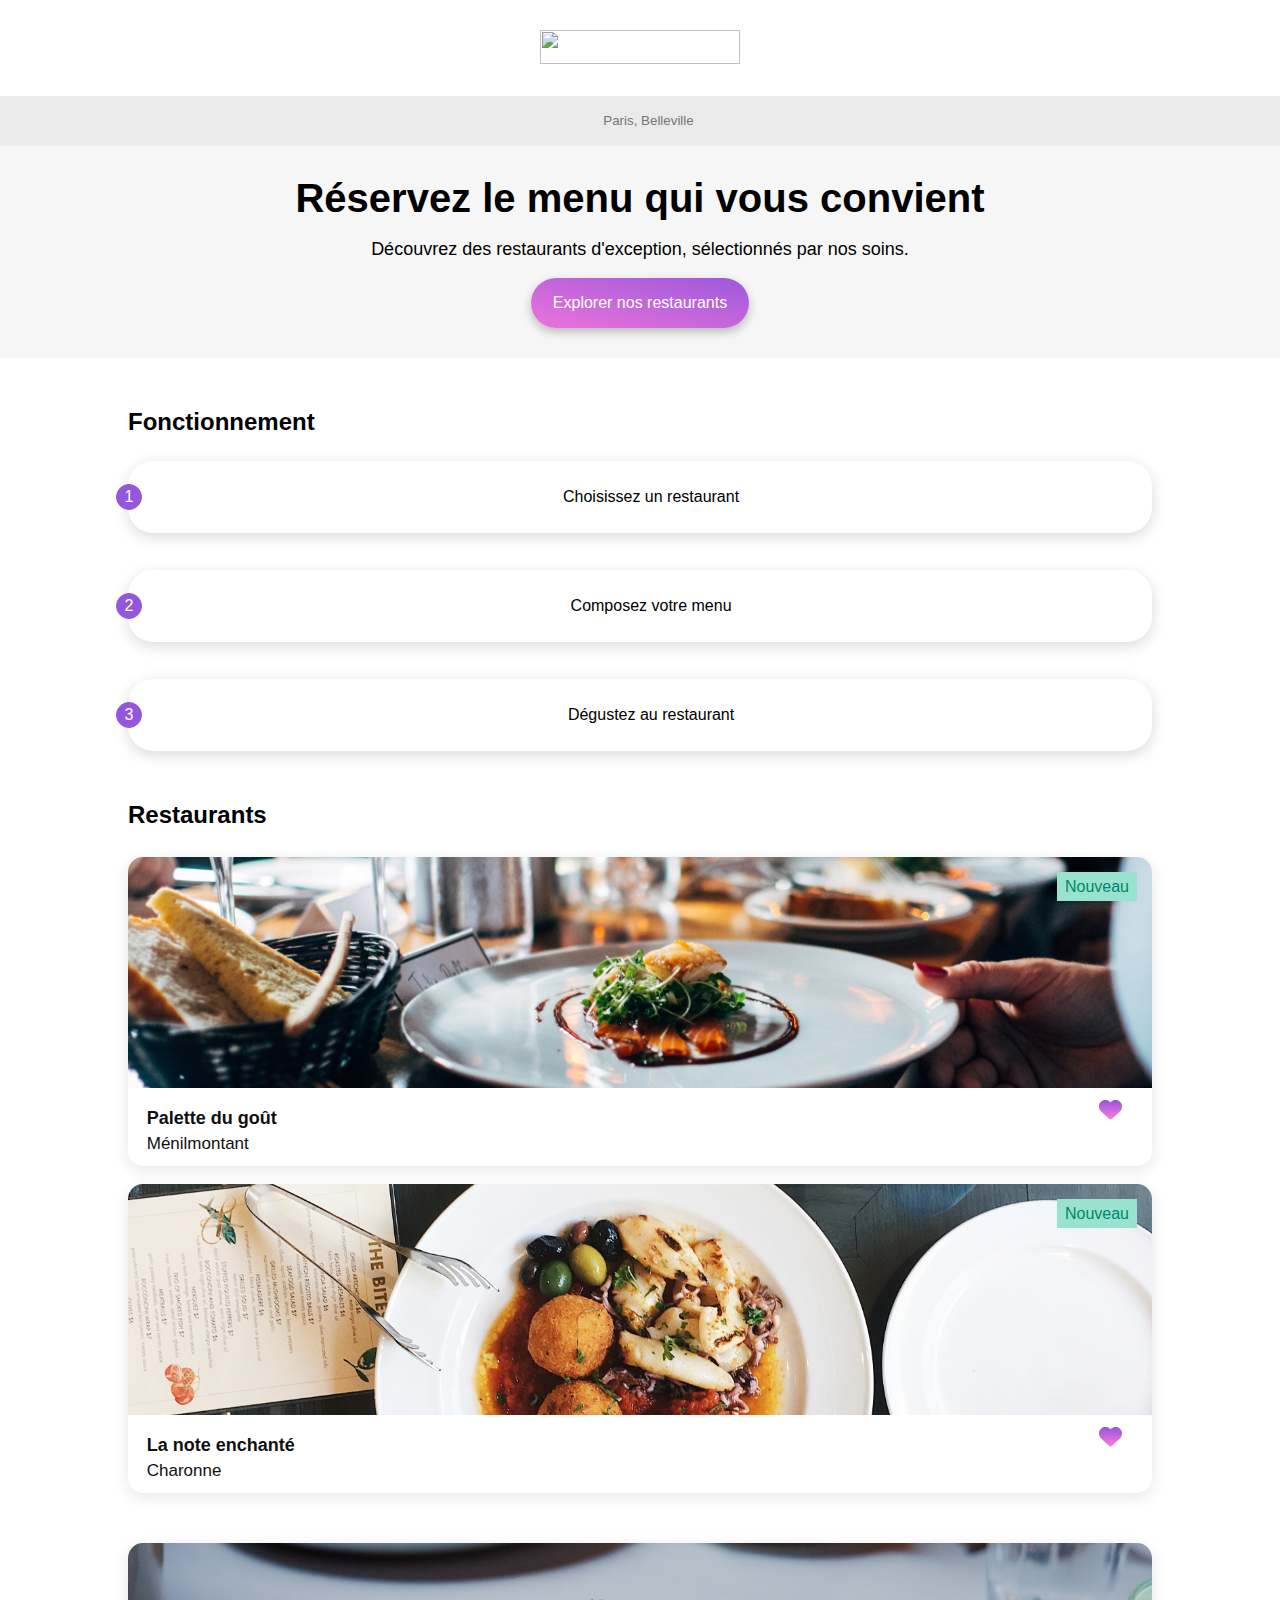
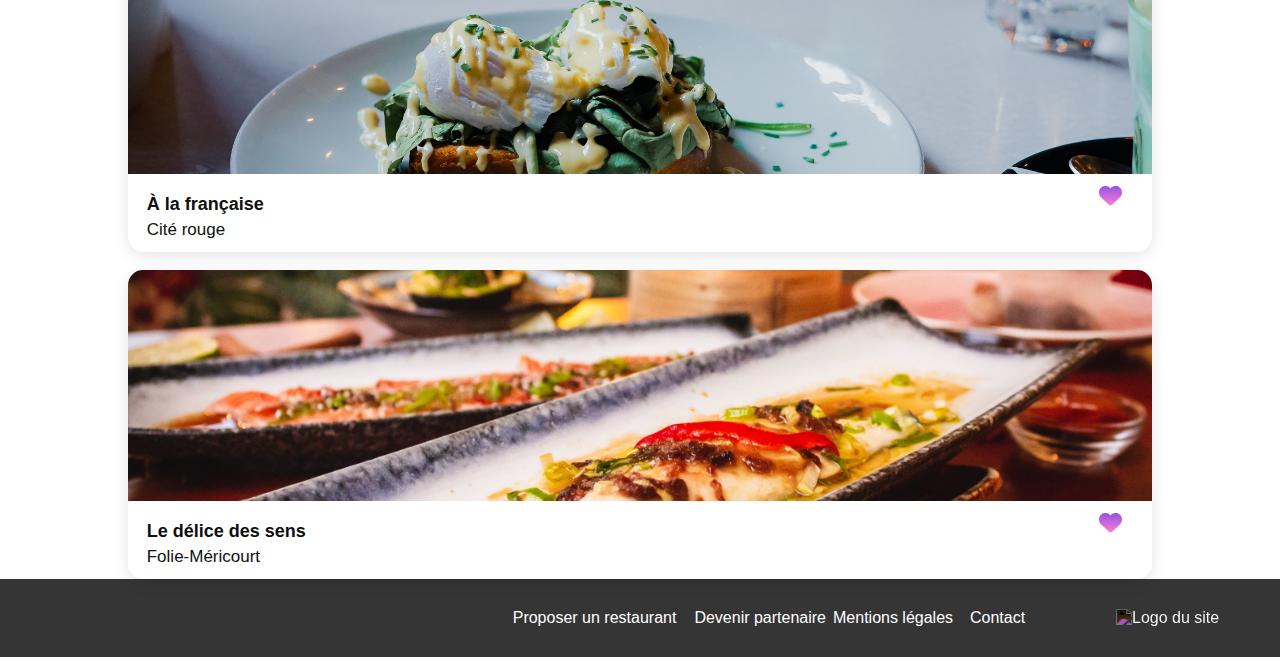
==== index.html @ 9a8c07dc "init for commit" ====
<!DOCTYPE html>
<html lang="fr">
  <head>
    <meta charset="utf-8" />
    <meta name="viewport" content="width=device-width, initial-scale=1.0" />
    <title>Titre de la page</title>
    <link rel="préconnexion" href="https://fonts.googleapis.com">
    <link rel="préconnexion" href="https://fonts.gstatic.com" origine croisée>
    <link href="https://fonts.googleapis.com/css2?family=Roboto:wght@400;500;700&family=Shrikhand&display=swap" rel="feuille de style">
    <link
      rel="stylesheet"
      href="https://cdnjs.cloudflare.com/ajax/libs/font-awesome/6.2.1/css/all.min.css"
      integrity="sha512-MV7K8+y+gLIBoVD59lQIYicR65iaqukzvf/nwasF0nqhPay5w/9lJmVM2hMDcnK1OnMGCdVK+iQrJ7lzPJQd1w=="
      crossorigin="anonymous"
      referrerpolicy="no-referrer"/>
      <link rel="stylesheet" href="style/main.css">
      <link rel="stylesheet" href="style/header.css">
      <link rel="stylesheet" href="style/footer.css">
      <link rel="stylesheet" href="style/index.css">
  </head>
  <body>
    <div>
      <header>
        <nav>
          <img src="images/Logo.png" alt="" /> <!-- Image logo -->
        </nav>
      </header>
      <form action="get" action="#">
        <div class="form">
          <i class="fa-solid fa-location-dot"></i>
        <input type="text" placeholder="Paris, Belleville">
        </div>
      </form>
      <section>
        <div class="top">
          <h1>Réservez le menu qui vous convient</h1>
          <p>
            Découvrez des restaurants d'exception, sélectionnés par nos soins.
          </p>
          <button><span class="explore">Explorer nos restaurants</span></button>
        </div>
      </section>
      <section>
        <div class="filters">
          <p>Fonctionnement</p>
          <div class="filters__research">
            <div class="filter">
              <span class="number">1</span>
              <i class="fa-solid fa-mobile-screen-button" class="icone__color"></i>
              <p>Choisissez un restaurant</p>
            </div>
            <div class="filter">
              <span class="number">2</span>
              <i class="fa-solid fa-list" class="icone__color"></i>
              <p>Composez votre menu</p>
            </div>
            <div class="filter">
              <span class="number">3</span>
              <span><i class="fa-solid fa-store"></i></span>
              <p>Dégustez au restaurant</p>
            </div>
          </div>
        </div>
      </section>
      <section>
        <div class="restaurants">
          <div>
            <h3>Restaurants</h3>
          </div>
          <div class="restaurants__position"> <!-- cards ne haut -->
              <a href="la-palette-du-gout.html">
                <article class="card">
                  <div class="img">
                    <img src="images/palette-du-gout.jpg" alt="Image restaurant la palette du goût" />
                      <span>Nouveau</span>
                  </div>
                  <div class="card__content">
                    <div class="card__txt">
                      <h4 class="card__title">Palette du goût</h4>
                      <p class="card__subtitle">Ménilmontant</p>
                    </div>
                    <div class="card__rating">
                      <i class="fa-regular fa-heart pos" aria-hidden="true"></i> <!--  --> 
                      <svg xmlns="http://www.w3.org/2000/svg" height="23" width="23" viewBox="0 0 512 512" class="pos">
                        <!-- Gradient Definition -->
                        <defs>
                          <linearGradient id="myGradient" gradientTransform="rotate(90)">
                            <stop offset="0%" style="stop-color: rgba(147,86,220,1)" />
                            <stop offset="100%" style="stop-color: rgba(255,121,218,1)" />
                          </linearGradient>
                        </defs>
                      
                        <!-- Icon Path with Gradient Fill -->
                        <path d="M47.6 300.4L228.3 469.1c7.5 7 17.4 10.9 27.7 10.9s20.2-3.9 27.7-10.9L464.4 300.4c30.4-28.3 47.6-68 47.6-109.5v-5.8c0-69.9-50.5-129.5-119.4-141C347 36.5 300.6 51.4 268 84L256 96 244 84c-32.6-32.6-79-47.5-124.6-39.9C50.5 55.6 0 115.2 0 185.1v5.8c0 41.5 17.2 81.2 47.6 109.5z" style="fill: url(#myGradient)" />
                      </svg>
                    </div>
                  </div>
                </article>
              </a>
              <a href="la-note-enchante.html">
                <article class="card">
                  <div class="img">
                    <img src="images/note-enchantee.jpg" alt="image restaurant la note enchantée" />
                      <span>Nouveau</span>
                  </div>
                  <div class="card__content">
                    <div class="card__txt">
                      <h4 class="card__title">La note enchanté</h4>
                      <p class="card__subtitle">Charonne</p>
                    </div>
                    <div class="card__rating">
                      <i class="fa-regular fa-heart pos" aria-hidden="true"></i> <!--  --> 
                      <svg xmlns="http://www.w3.org/2000/svg" height="23" width="23" viewBox="0 0 512 512" class="pos">
                        <!-- Gradient Definition -->
                        <defs>
                          <linearGradient id="myGradient" gradientTransform="rotate(90)">
                            <stop offset="0%" style="stop-color: rgba(147,86,220,1)" />
                            <stop offset="100%" style="stop-color: rgba(255,121,218,1)" />
                          </linearGradient>
                        </defs>
                      
                        <!-- Icon Path with Gradient Fill -->
                        <path d="M47.6 300.4L228.3 469.1c7.5 7 17.4 10.9 27.7 10.9s20.2-3.9 27.7-10.9L464.4 300.4c30.4-28.3 47.6-68 47.6-109.5v-5.8c0-69.9-50.5-129.5-119.4-141C347 36.5 300.6 51.4 268 84L256 96 244 84c-32.6-32.6-79-47.5-124.6-39.9C50.5 55.6 0 115.2 0 185.1v5.8c0 41.5 17.2 81.2 47.6 109.5z" style="fill: url(#myGradient)" />
                      </svg>
                    </div>
                  </div>
                </article>
              </a>
            </div>
            <div class="restaurants__position margin__bot"> <!-- cards en bas -->
              <a href="a-la-francaise.html">
                <article class="card">
                  <img src="images/a-la-francaise.jpg" alt="image restaurant à la Française" />
                  <div class="card__content">
                    <div class="card__txt">
                      <h4 class="card__title">À la française</h4>
                      <p class="card__subtitle">Cité rouge</p>
                    </div>
                    <div class="card__rating">
                      <i class="fa-regular fa-heart pos" aria-hidden="true"></i> <!--  --> 
                      <svg xmlns="http://www.w3.org/2000/svg" height="23" width="23" viewBox="0 0 512 512" class="pos">
                        <!-- Gradient Definition -->
                        <defs>
                          <linearGradient id="myGradient" gradientTransform="rotate(90)">
                            <stop offset="0%" style="stop-color: rgba(147,86,220,1)" />
                            <stop offset="100%" style="stop-color: rgba(255,121,218,1)" />
                          </linearGradient>
                        </defs>
                      
                        <!-- Icon Path with Gradient Fill -->
                        <path d="M47.6 300.4L228.3 469.1c7.5 7 17.4 10.9 27.7 10.9s20.2-3.9 27.7-10.9L464.4 300.4c30.4-28.3 47.6-68 47.6-109.5v-5.8c0-69.9-50.5-129.5-119.4-141C347 36.5 300.6 51.4 268 84L256 96 244 84c-32.6-32.6-79-47.5-124.6-39.9C50.5 55.6 0 115.2 0 185.1v5.8c0 41.5 17.2 81.2 47.6 109.5z" style="fill: url(#myGradient)" />
                      </svg>
                    </div>
                  </div>
                </article>
              </a>
              <a href="le-delice-des-sens.html">
                <article class="card">
                  <img src="images/delice-des-sens.jpg" alt="image restaure le délice des sens" />
                  <div class="card__content">
                    <div class="card__txt">
                      <h4 class="card__title">Le délice des sens</h4>
                      <p class="card__subtitle">Folie-Méricourt</p>
                    </div>
                    <div class="card__rating">
                      <i class="fa-regular fa-heart pos" aria-hidden="true"></i> <!--  --> 
                      <svg xmlns="http://www.w3.org/2000/svg" height="23" width="23" viewBox="0 0 512 512" class="pos">
                        <!-- Gradient Definition -->
                        <defs>
                          <linearGradient id="myGradient" gradientTransform="rotate(90)">
                            <stop offset="0%" style="stop-color: rgba(147,86,220,1)" />
                            <stop offset="100%" style="stop-color: rgba(255,121,218,1)" />
                          </linearGradient>
                        </defs>
                      
                        <!-- Icon Path with Gradient Fill -->
                        <path d="M47.6 300.4L228.3 469.1c7.5 7 17.4 10.9 27.7 10.9s20.2-3.9 27.7-10.9L464.4 300.4c30.4-28.3 47.6-68 47.6-109.5v-5.8c0-69.9-50.5-129.5-119.4-141C347 36.5 300.6 51.4 268 84L256 96 244 84c-32.6-32.6-79-47.5-124.6-39.9C50.5 55.6 0 115.2 0 185.1v5.8c0 41.5 17.2 81.2 47.6 109.5z" style="fill: url(#myGradient)" />
                      </svg>
                    </div>
                  </div>
                </article>
              </a>
            </div>
          </div>
        </div>  
      </section>
    </div>
  </body>
  <footer>
      <div class="footer">
            <div class="a">
              <i class="fa-solid fa-utensils"></i>
            <a class="foot__nav" href="#">Proposer un restaurant</a> <!-- Lien footer -->
            </div>
            <div class="b">
              <i class="fa-solid fa-handshake-angle"></i>
              <a class="foot__nav" href="#">Devenir partenaire</a>
            </div>
            <div class="c">
            <a class="foot__nav" href="#">Mentions légales</a>
            </div>
            <div class="d">
              <a class="foot__nav" href="#">Contact</a>
            </div>
      </div>
      <img src="images/Logo.png" alt="Logo du site" /> <!-- photo du logo -->
  </footer>
</html>
---- style/main.css ----
:root {
  --main-color: #9356dc;
  --second-color: #ff79da;
  --green-color: #99e2d0;
}

button {
  background: var(--Button-Gradient, linear-gradient(193deg, #9356DC -11.44%, #FF79DA 123.93%));
  box-shadow: 0px 4px 10px 0px rgba(0, 0, 0, 0.25);
  border: none;
}
button:hover {
  opacity: 0.8;
  cursor: pointer;
  box-shadow: 0px 4px 15px 0px rgba(0, 0, 0, 0.35);
}

* {
  font-family: "Roboto", sans-serif;
}

body {
  margin: 0;
}/*# sourceMappingURL=main.css.map */
---- style/header.css ----
nav {
  display: flex;
  justify-content: center;
  padding-top: 30px;
  padding-bottom: 31.8px;
}
nav img {
  height: 34.2px;
  width: 200px;
}/*# sourceMappingURL=header.css.map */
---- style/footer.css ----
footer {
  background-color: #353535;
  padding: 30px 25px;
  margin: 0;
  display: flex;
  justify-content: flex-end;
  align-items: flex-end;
}
footer a {
  text-decoration: none;
  color: white;
  font-size: 16px;
  font-weight: 500;
}
footer .footer {
  display: flex;
  color: white;
  flex-direction: row;
  gap: 7px;
}
footer .a a {
  width: 180px;
  margin-left: 11px;
}
footer .b a {
  width: 180px;
  margin-left: 11px;
}
footer .c {
  width: 130px;
}
footer .d {
  width: 130px;
}
footer .footernav {
  margin-left: 15px;
}
footer .footerproposal a {
  width: 168px;
  text-decoration: none;
}
footer .footer_law a {
  width: 130px;
}
footer img {
  width: 139px;
  margin-left: 16px;
  filter: invert(1);
}/*# sourceMappingURL=footer.css.map */
---- style/index.css ----
form {
  background-color: #EAEAEA;
  width: 100%;
  height: 50px;
  display: flex;
  align-items: center;
  justify-content: center;
}
form .form {
  display: flex;
  font-size: 16px;
  font-weight: 500;
  gap: 17px;
}
form input {
  border: none;
  background: #EAEAEA;
}
form input::-moz-placeholder {
  text-align: center;
}
form input::placeholder {
  text-align: center;
}

.top {
  display: flex;
  flex-direction: column;
  align-items: center;
  font-family: Roboto;
  font-style: normal;
  background-color: #f6f6f6;
  padding: 30px 0px;
}
.top h1 {
  color: #000;
  text-align: center;
  font-size: 40px;
  font-weight: 700;
  margin-block-start: 0;
  margin-block-end: 0;
}
.top p {
  font-size: 18px;
  font-weight: 300;
}
.top button {
  border-radius: 25px;
  width: 218px;
  height: 50px;
}
.top button .explore {
  color: white;
  font-size: 16px;
  font-weight: 500;
}

.filters {
  display: flex;
  flex-direction: column;
  font-size: 24px;
  font-weight: 700;
  width: 80%;
  margin: 0 auto;
  padding: 50px 0;
}
.filters .filter {
  position: relative;
}
.filters .number {
  display: flex;
  align-items: center;
  justify-content: center;
  color: white;
  border: solid 1px #9356DC;
  background-color: #9356DC;
  border-radius: 50%;
  min-width: 24px;
  min-height: 24px;
  padding-left: 0px;
  position: absolute;
  left: -12px;
}
.filters i {
  color: #7E7E7E;
}
.filters span i {
  color: #9356DC;
}
.filters p {
  margin-block-start: 0;
  margin-block-end: 0;
}
.filters .filters__research {
  display: flex;
  flex-direction: column;
  font-size: 16px;
  font-weight: 500;
  margin-top: 25px;
  gap: 36.51px;
}
.filters .filters__research div {
  display: flex;
  flex-direction: row;
  align-items: center;
  justify-content: center;
  gap: 22.14px;
  border-radius: 25px;
  box-shadow: 0px 4px 15px 0px rgba(0, 0, 0, 0.15);
  height: 72.379px;
}

.restaurants {
  display: flex;
  flex-direction: column;
  width: 80%;
  margin: 0 auto;
}
.restaurants h3 {
  font-size: 24px;
  font-weight: 700;
  margin-block-start: 0;
  margin-block-end: 0;
  margin-bottom: 28px;
}
.restaurants .card {
  background-color: white;
  border-radius: 15px;
  box-shadow: 0px 4px 15px 0px rgba(0, 0, 0, 0.1);
  width: 100%;
}
.restaurants .card .card__content {
  display: flex;
  flex-direction: row;
  align-items: center;
  position: relative;
}
.restaurants .card .card__content .pos {
  cursor: pointer;
  position: absolute;
  font-size: 1.5em;
  bottom: 45px;
  right: 30px;
}
.restaurants .card .card__content .fa-regular:hover {
  opacity: 0;
}
.restaurants .card .card__content .fa-regular {
  z-index: 3;
  background: white;
  transition: all 1s;
}
.restaurants .card .img {
  position: relative;
}
.restaurants .card .img span {
  position: absolute;
  top: 15px;
  right: 15px;
  width: 80px;
  height: 29px;
  display: flex;
  align-items: center;
  justify-content: center;
  background-color: #99e2d0;
  color: #008766;
}
.restaurants .card .card__txt {
  display: flex;
  flex-direction: column;
  gap: 5px;
  margin-left: 18.74px;
  padding-top: 16px;
  padding-bottom: 12px;
  width: 100%;
}
.restaurants .card .card__txt h4 {
  font-size: 18px;
  font-weight: 700;
  margin-block-start: 0;
  margin-block-end: 0;
}
.restaurants .card .card__txt p {
  font-size: 17px;
  font-weight: 300;
  margin-block-start: 0;
  margin-block-end: 0;
}
.restaurants .restaurants__position {
  display: flex;
  flex-direction: column;
  gap: 18px;
  margin-bottom: 50px;
}
.restaurants .margin__bot {
  margin-bottom: 0px;
}
.restaurants .card:hover {
  opacity: 1;
  transform: scale(1.1);
}
.restaurants .card:hover i {
  background-color: linear-gradient(193deg, #9356DC -11.44%, #FF79DA 123.93%);
}
.restaurants img {
  border-radius: 15px 15px 0px 0px;
  height: 231px;
  width: 100%;
  -o-object-fit: cover;
     object-fit: cover;
}
.restaurants img span {
  background-color: #99e2d0;
  width: 80px;
  height: 29px;
}
.restaurants a {
  display: flex;
  text-decoration: none;
  color: #101010;
}/*# sourceMappingURL=index.css.map */
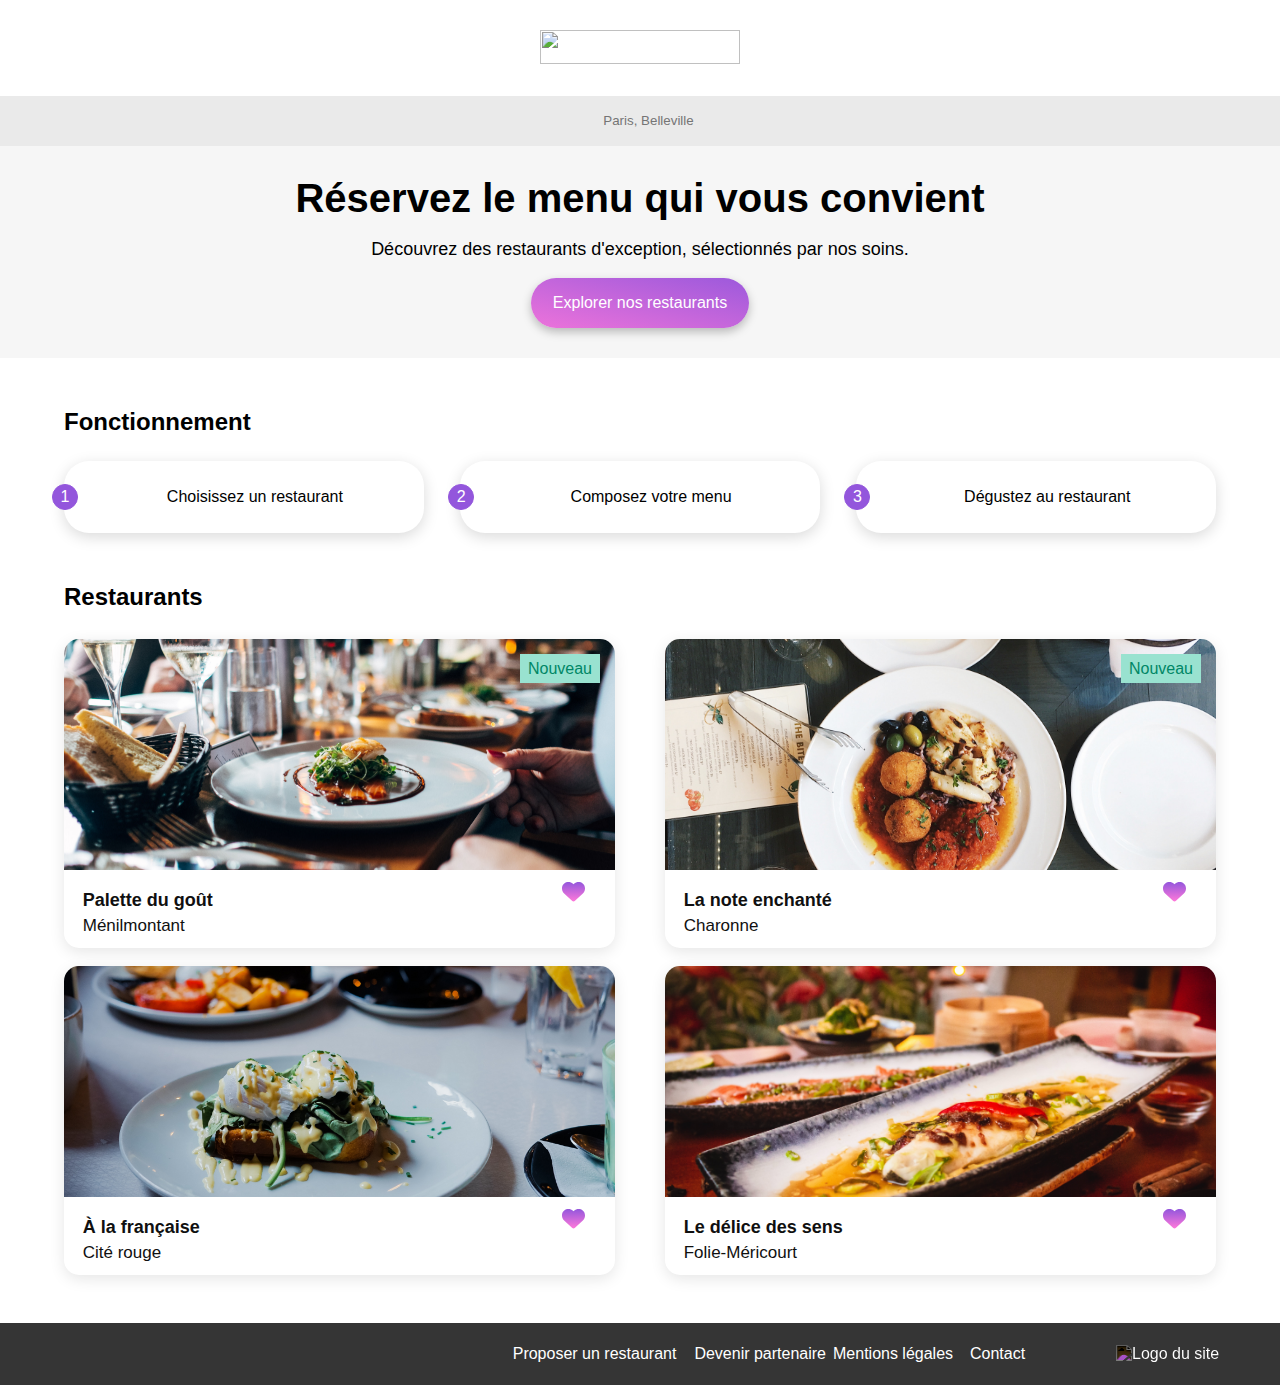
==== commit 041bd0c3: "responsive site" ====
--- a/index.html
+++ b/index.html
@@ -127,7 +127,7 @@
                 </article>
               </a>
             </div>
-            <div class="restaurants__position margin__bot"> <!-- cards en bas -->
+            <div class="restaurants__position"> <!-- cards en bas -->
               <a href="a-la-francaise.html">
                 <article class="card">
                   <img src="images/a-la-francaise.jpg" alt="image restaurant à la Française" />
@@ -165,15 +165,12 @@
                     <div class="card__rating">
                       <i class="fa-regular fa-heart pos" aria-hidden="true"></i> <!--  --> 
                       <svg xmlns="http://www.w3.org/2000/svg" height="23" width="23" viewBox="0 0 512 512" class="pos">
-                        <!-- Gradient Definition -->
-                        <defs>
-                          <linearGradient id="myGradient" gradientTransform="rotate(90)">
-                            <stop offset="0%" style="stop-color: rgba(147,86,220,1)" />
-                            <stop offset="100%" style="stop-color: rgba(255,121,218,1)" />
-                          </linearGradient>
-                        </defs>
-                      
-                        <!-- Icon Path with Gradient Fill -->
+                        <defs>
+                          <linearGradient id="myGradient" gradientTransform="rotate(90)">
+                            <stop offset="0%" style="stop-color: rgba(147,86,220,1)" />
+                            <stop offset="100%" style="stop-color: rgba(255,121,218,1)" />
+                          </linearGradient>
+                        </defs>
                         <path d="M47.6 300.4L228.3 469.1c7.5 7 17.4 10.9 27.7 10.9s20.2-3.9 27.7-10.9L464.4 300.4c30.4-28.3 47.6-68 47.6-109.5v-5.8c0-69.9-50.5-129.5-119.4-141C347 36.5 300.6 51.4 268 84L256 96 244 84c-32.6-32.6-79-47.5-124.6-39.9C50.5 55.6 0 115.2 0 185.1v5.8c0 41.5 17.2 81.2 47.6 109.5z" style="fill: url(#myGradient)" />
                       </svg>
                     </div>
--- a/style/footer.css
+++ b/style/footer.css
@@ -1,10 +1,18 @@
 footer {
   background-color: #353535;
-  padding: 30px 25px;
+  padding: 22px 25px;
   margin: 0;
   display: flex;
-  justify-content: flex-end;
-  align-items: flex-end;
+  flex-direction: column-reverse;
+  gap: 16px;
+  margin-top: 0;
+}
+@media (min-width: 1024px) {
+  footer {
+    display: flex;
+    flex-direction: row;
+    justify-content: flex-end;
+  }
 }
 footer a {
   text-decoration: none;
@@ -15,15 +23,21 @@
 footer .footer {
   display: flex;
   color: white;
-  flex-direction: row;
+  flex-direction: column;
   gap: 7px;
 }
+@media (min-width: 1024px) {
+  footer .footer {
+    display: flex;
+    flex-direction: row;
+  }
+}
 footer .a a {
-  width: 180px;
+  width: 168px;
   margin-left: 11px;
 }
 footer .b a {
-  width: 180px;
+  width: 168px;
   margin-left: 11px;
 }
 footer .c {
@@ -44,6 +58,5 @@
 }
 footer img {
   width: 139px;
-  margin-left: 16px;
   filter: invert(1);
 }/*# sourceMappingURL=footer.css.map */--- a/style/index.css
+++ b/style/index.css
@@ -27,10 +27,9 @@
   display: flex;
   flex-direction: column;
   align-items: center;
-  font-family: Roboto;
-  font-style: normal;
   background-color: #f6f6f6;
   padding: 30px 0px;
+  text-align: center;
 }
 .top h1 {
   color: #000;
@@ -60,7 +59,7 @@
   flex-direction: column;
   font-size: 24px;
   font-weight: 700;
-  width: 80%;
+  width: 90%;
   margin: 0 auto;
   padding: 50px 0;
 }
@@ -99,6 +98,12 @@
   margin-top: 25px;
   gap: 36.51px;
 }
+@media (min-width: 1024px) {
+  .filters .filters__research {
+    display: flex;
+    flex-direction: row;
+  }
+}
 .filters .filters__research div {
   display: flex;
   flex-direction: row;
@@ -109,12 +114,19 @@
   box-shadow: 0px 4px 15px 0px rgba(0, 0, 0, 0.15);
   height: 72.379px;
 }
+@media (min-width: 1024px) {
+  .filters .filters__research div {
+    display: flex;
+    flex: 1 1 322.486px;
+  }
+}
 
 .restaurants {
   display: flex;
   flex-direction: column;
-  width: 80%;
+  width: 90%;
   margin: 0 auto;
+  margin-bottom: 30px;
 }
 .restaurants h3 {
   font-size: 24px;
@@ -190,10 +202,14 @@
   display: flex;
   flex-direction: column;
   gap: 18px;
-  margin-bottom: 50px;
-}
-.restaurants .margin__bot {
-  margin-bottom: 0px;
+  margin-bottom: 18px;
+}
+@media (min-width: 1024px) {
+  .restaurants .restaurants__position {
+    display: flex;
+    flex-direction: row;
+    gap: 50px;
+  }
 }
 .restaurants .card:hover {
   opacity: 1;
@@ -218,4 +234,11 @@
   display: flex;
   text-decoration: none;
   color: #101010;
+}
+@media (min-width: 1024px) {
+  .restaurants a {
+    display: flex;
+    flex-direction: row;
+    flex: 1 1 490px;
+  }
 }/*# sourceMappingURL=index.css.map */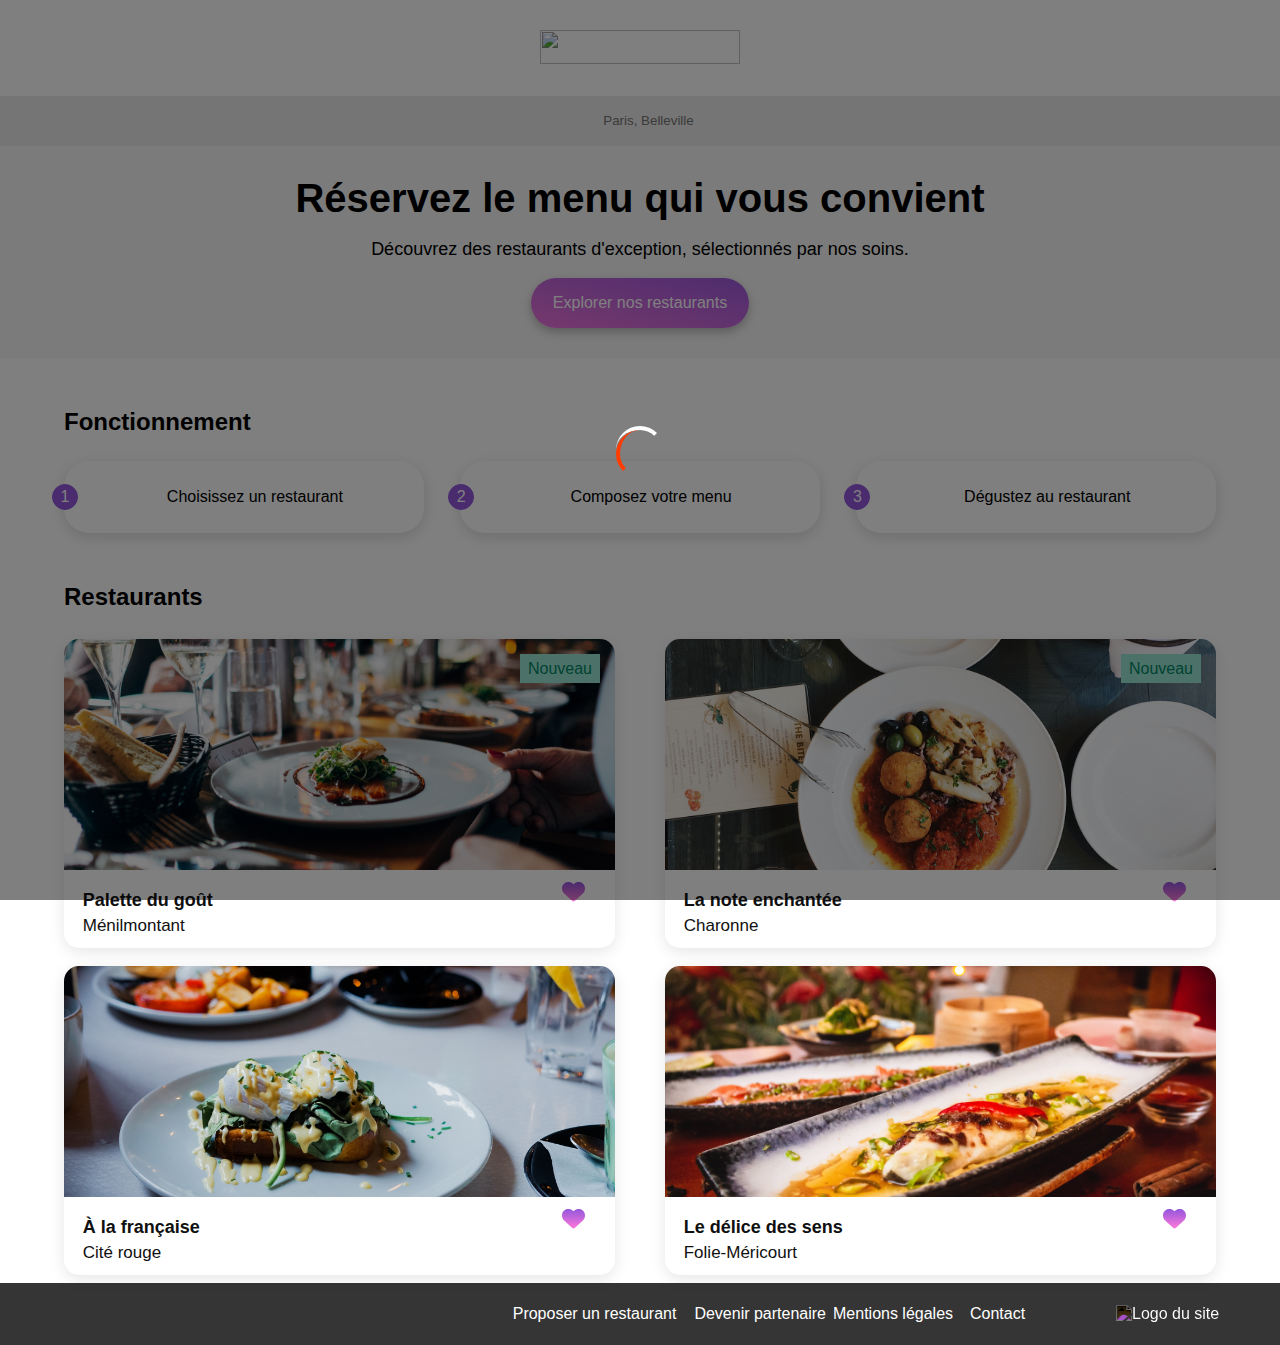
==== commit 6f123f03: "card anim loader" ====
--- a/index.html
+++ b/index.html
@@ -3,7 +3,7 @@
   <head>
     <meta charset="utf-8" />
     <meta name="viewport" content="width=device-width, initial-scale=1.0" />
-    <title>Titre de la page</title>
+    <title>Page d'accueil Ohmyfood</title>
     <link rel="préconnexion" href="https://fonts.googleapis.com">
     <link rel="préconnexion" href="https://fonts.gstatic.com" origine croisée>
     <link href="https://fonts.googleapis.com/css2?family=Roboto:wght@400;500;700&family=Shrikhand&display=swap" rel="feuille de style">
@@ -42,7 +42,9 @@
       </section>
       <section>
         <div class="filters">
-          <p>Fonctionnement</p>
+          <div class="row">
+            <p>Fonctionnement</p>
+          </div>
           <div class="filters__research">
             <div class="filter">
               <span class="number">1</span>
@@ -82,15 +84,12 @@
                     <div class="card__rating">
                       <i class="fa-regular fa-heart pos" aria-hidden="true"></i> <!--  --> 
                       <svg xmlns="http://www.w3.org/2000/svg" height="23" width="23" viewBox="0 0 512 512" class="pos">
-                        <!-- Gradient Definition -->
-                        <defs>
-                          <linearGradient id="myGradient" gradientTransform="rotate(90)">
-                            <stop offset="0%" style="stop-color: rgba(147,86,220,1)" />
-                            <stop offset="100%" style="stop-color: rgba(255,121,218,1)" />
-                          </linearGradient>
-                        </defs>
-                      
-                        <!-- Icon Path with Gradient Fill -->
+                        <defs>
+                          <linearGradient id="myGradient" gradientTransform="rotate(90)">
+                            <stop offset="0%" style="stop-color: rgba(147,86,220,1)" />
+                            <stop offset="100%" style="stop-color: rgba(255,121,218,1)" />
+                          </linearGradient>
+                        </defs>
                         <path d="M47.6 300.4L228.3 469.1c7.5 7 17.4 10.9 27.7 10.9s20.2-3.9 27.7-10.9L464.4 300.4c30.4-28.3 47.6-68 47.6-109.5v-5.8c0-69.9-50.5-129.5-119.4-141C347 36.5 300.6 51.4 268 84L256 96 244 84c-32.6-32.6-79-47.5-124.6-39.9C50.5 55.6 0 115.2 0 185.1v5.8c0 41.5 17.2 81.2 47.6 109.5z" style="fill: url(#myGradient)" />
                       </svg>
                     </div>
@@ -105,21 +104,18 @@
                   </div>
                   <div class="card__content">
                     <div class="card__txt">
-                      <h4 class="card__title">La note enchanté</h4>
+                      <h4 class="card__title">La note enchantée</h4>
                       <p class="card__subtitle">Charonne</p>
                     </div>
                     <div class="card__rating">
                       <i class="fa-regular fa-heart pos" aria-hidden="true"></i> <!--  --> 
                       <svg xmlns="http://www.w3.org/2000/svg" height="23" width="23" viewBox="0 0 512 512" class="pos">
-                        <!-- Gradient Definition -->
-                        <defs>
-                          <linearGradient id="myGradient" gradientTransform="rotate(90)">
-                            <stop offset="0%" style="stop-color: rgba(147,86,220,1)" />
-                            <stop offset="100%" style="stop-color: rgba(255,121,218,1)" />
-                          </linearGradient>
-                        </defs>
-                      
-                        <!-- Icon Path with Gradient Fill -->
+                        <defs>
+                          <linearGradient id="myGradient" gradientTransform="rotate(90)">
+                            <stop offset="0%" style="stop-color: rgba(147,86,220,1)" />
+                            <stop offset="100%" style="stop-color: rgba(255,121,218,1)" />
+                          </linearGradient>
+                        </defs>
                         <path d="M47.6 300.4L228.3 469.1c7.5 7 17.4 10.9 27.7 10.9s20.2-3.9 27.7-10.9L464.4 300.4c30.4-28.3 47.6-68 47.6-109.5v-5.8c0-69.9-50.5-129.5-119.4-141C347 36.5 300.6 51.4 268 84L256 96 244 84c-32.6-32.6-79-47.5-124.6-39.9C50.5 55.6 0 115.2 0 185.1v5.8c0 41.5 17.2 81.2 47.6 109.5z" style="fill: url(#myGradient)" />
                       </svg>
                     </div>
@@ -202,4 +198,7 @@
       </div>
       <img src="images/Logo.png" alt="Logo du site" /> <!-- photo du logo -->
   </footer>
+  <div id="overlay">
+    <span class="loader"></span>
+  </div>
 </html>
--- a/style/footer.css
+++ b/style/footer.css
@@ -5,7 +5,7 @@
   display: flex;
   flex-direction: column-reverse;
   gap: 16px;
-  margin-top: 0;
+  margin-top: -40px;
 }
 @media (min-width: 1024px) {
   footer {
--- a/style/index.css
+++ b/style/index.css
@@ -21,6 +21,11 @@
 }
 form input::placeholder {
   text-align: center;
+}
+
+.row {
+  display: flex;
+  flex-direction: row;
 }
 
 .top {
@@ -241,4 +246,63 @@
     flex-direction: row;
     flex: 1 1 490px;
   }
+}
+
+#overlay {
+  position: fixed;
+  top: 0;
+  bottom: 0;
+  left: 0;
+  right: 0;
+  width: 100%;
+  height: 100%;
+  animation: fade 3s linear;
+  animation-fill-mode: forwards;
+  background: rgba(0, 0, 0, 0.5);
+}
+#overlay .loader {
+  width: 48px;
+  height: 48px;
+  border-radius: 50%;
+  display: inline-block;
+  border-top: 4px solid #FFF;
+  border-right: 4px solid transparent;
+  box-sizing: border-box;
+  animation: rotation 1s linear infinite;
+  position: absolute;
+  top: 50%;
+  left: 50%;
+  transform: translate(-50%, -50%);
+}
+#overlay .loader::after {
+  content: "";
+  box-sizing: border-box;
+  position: absolute;
+  left: 0;
+  top: 0;
+  width: 48px;
+  height: 48px;
+  border-radius: 50%;
+  border-left: 4px solid #FF3D00;
+  border-bottom: 4px solid transparent;
+  animation: rotation 0.5s linear infinite reverse;
+}
+
+@keyframes rotation {
+  0% {
+    transform: rotate(0deg);
+  }
+  100% {
+    transform: rotate(360deg);
+  }
+}
+@keyframes fade {
+  0% {
+    opacity: 1;
+    z-index: 5;
+  }
+  100% {
+    opacity: 0;
+    z-index: -1;
+  }
 }/*# sourceMappingURL=index.css.map */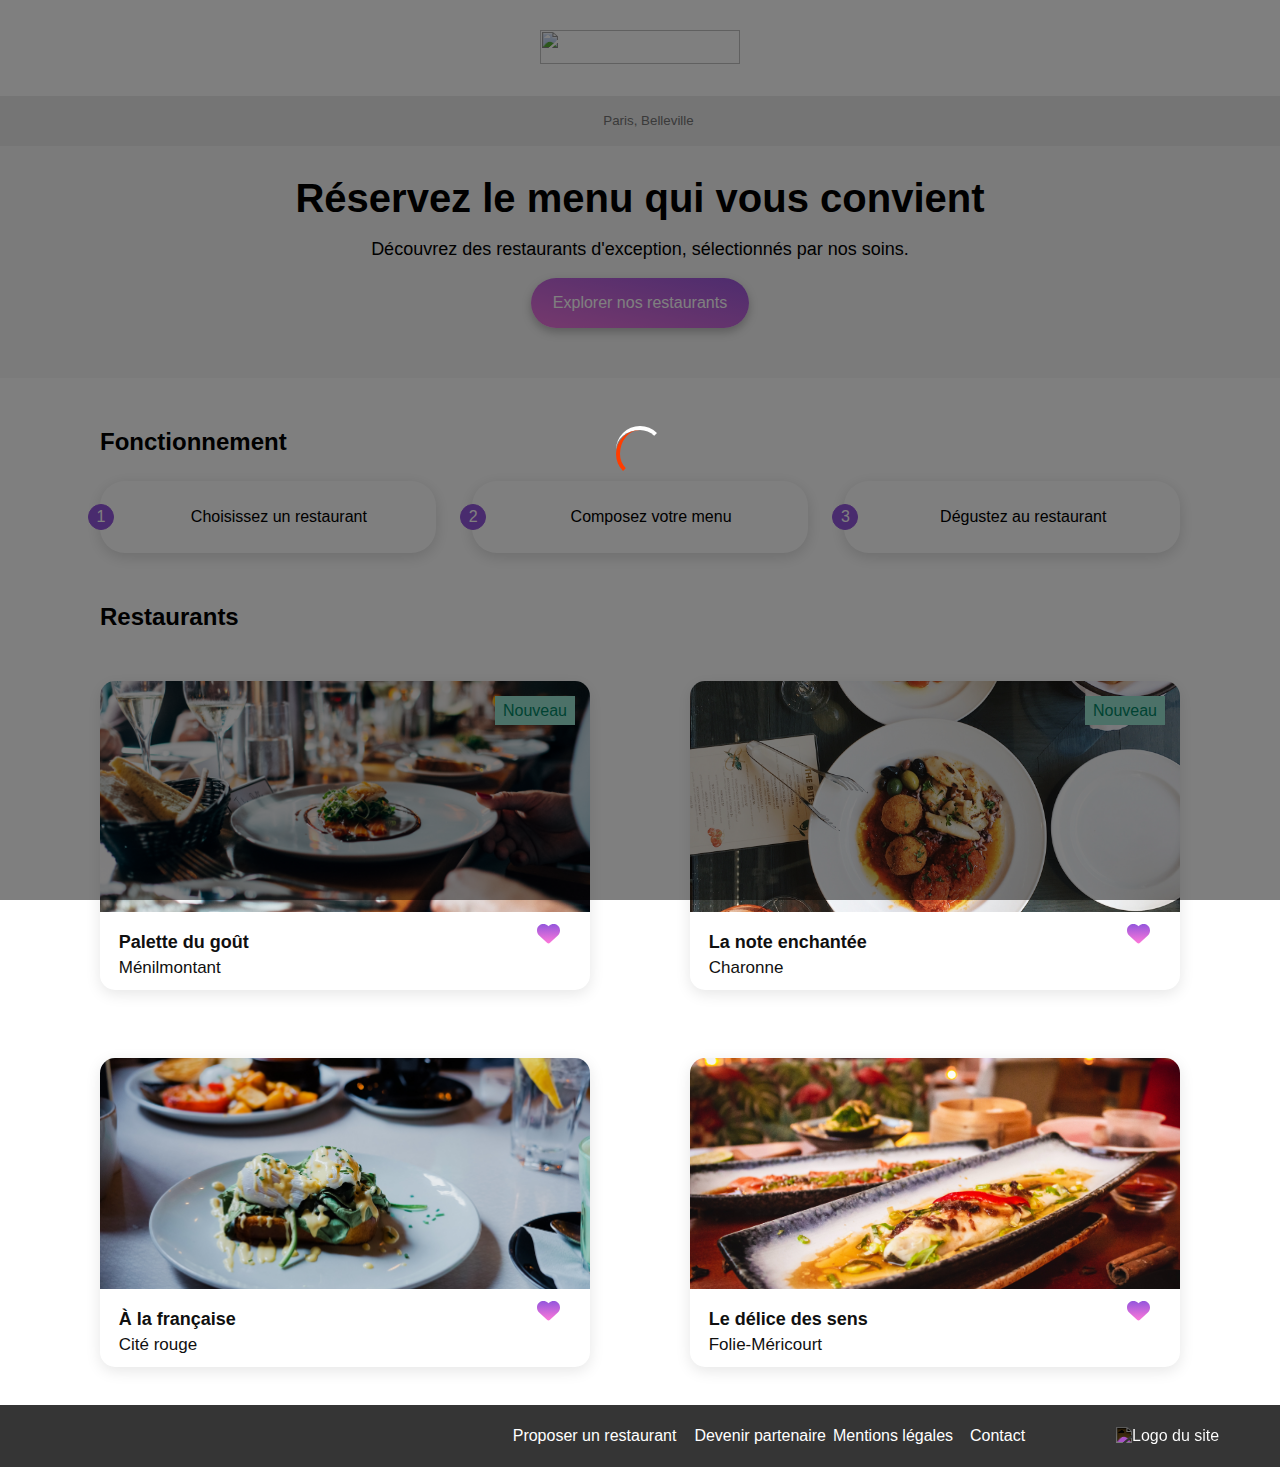
==== commit 4c87b8f8: "modif" ====
--- a/index.html
+++ b/index.html
@@ -48,12 +48,12 @@
           <div class="filters__research">
             <div class="filter">
               <span class="number">1</span>
-              <i class="fa-solid fa-mobile-screen-button" class="icone__color"></i>
+              <i class="fa-solid fa-mobile-screen-button icone__color"></i>
               <p>Choisissez un restaurant</p>
             </div>
             <div class="filter">
               <span class="number">2</span>
-              <i class="fa-solid fa-list" class="icone__color"></i>
+              <i class="fa-solid fa-list icone__color"></i>
               <p>Composez votre menu</p>
             </div>
             <div class="filter">
@@ -193,7 +193,7 @@
             <a class="foot__nav" href="#">Mentions légales</a>
             </div>
             <div class="d">
-              <a class="foot__nav" href="#">Contact</a>
+              <a class="foot__nav" href="mailto:ohmyfood@gmail.com">Contact</a>
             </div>
       </div>
       <img src="images/Logo.png" alt="Logo du site" /> <!-- photo du logo -->
--- a/style/index.css
+++ b/style/index.css
@@ -23,6 +23,11 @@
   text-align: center;
 }
 
+h1 {
+  font-size: 24px;
+  font-weight: 700;
+}
+
 .row {
   display: flex;
   flex-direction: row;
@@ -35,6 +40,7 @@
   background-color: #f6f6f6;
   padding: 30px 0px;
   text-align: center;
+  padding-bottom: 50px;
 }
 .top h1 {
   color: #000;
@@ -67,6 +73,7 @@
   width: 90%;
   margin: 0 auto;
   padding: 50px 0;
+  max-width: 1080px;
 }
 .filters .filter {
   position: relative;
@@ -131,7 +138,13 @@
   flex-direction: column;
   width: 90%;
   margin: 0 auto;
-  margin-bottom: 30px;
+  margin-bottom: 60px;
+}
+@media (min-width: 1024px) {
+  .restaurants {
+    max-width: 1080px;
+    gap: 50px;
+  }
 }
 .restaurants h3 {
   font-size: 24px;
@@ -139,6 +152,11 @@
   margin-block-start: 0;
   margin-block-end: 0;
   margin-bottom: 28px;
+}
+@media (min-width: 1024px) {
+  .restaurants h3 {
+    margin-bottom: 0px;
+  }
 }
 .restaurants .card {
   background-color: white;
@@ -213,7 +231,7 @@
   .restaurants .restaurants__position {
     display: flex;
     flex-direction: row;
-    gap: 50px;
+    gap: 100px;
   }
 }
 .restaurants .card:hover {
@@ -299,7 +317,7 @@
 @keyframes fade {
   0% {
     opacity: 1;
-    z-index: 5;
+    z-index: 15;
   }
   100% {
     opacity: 0;
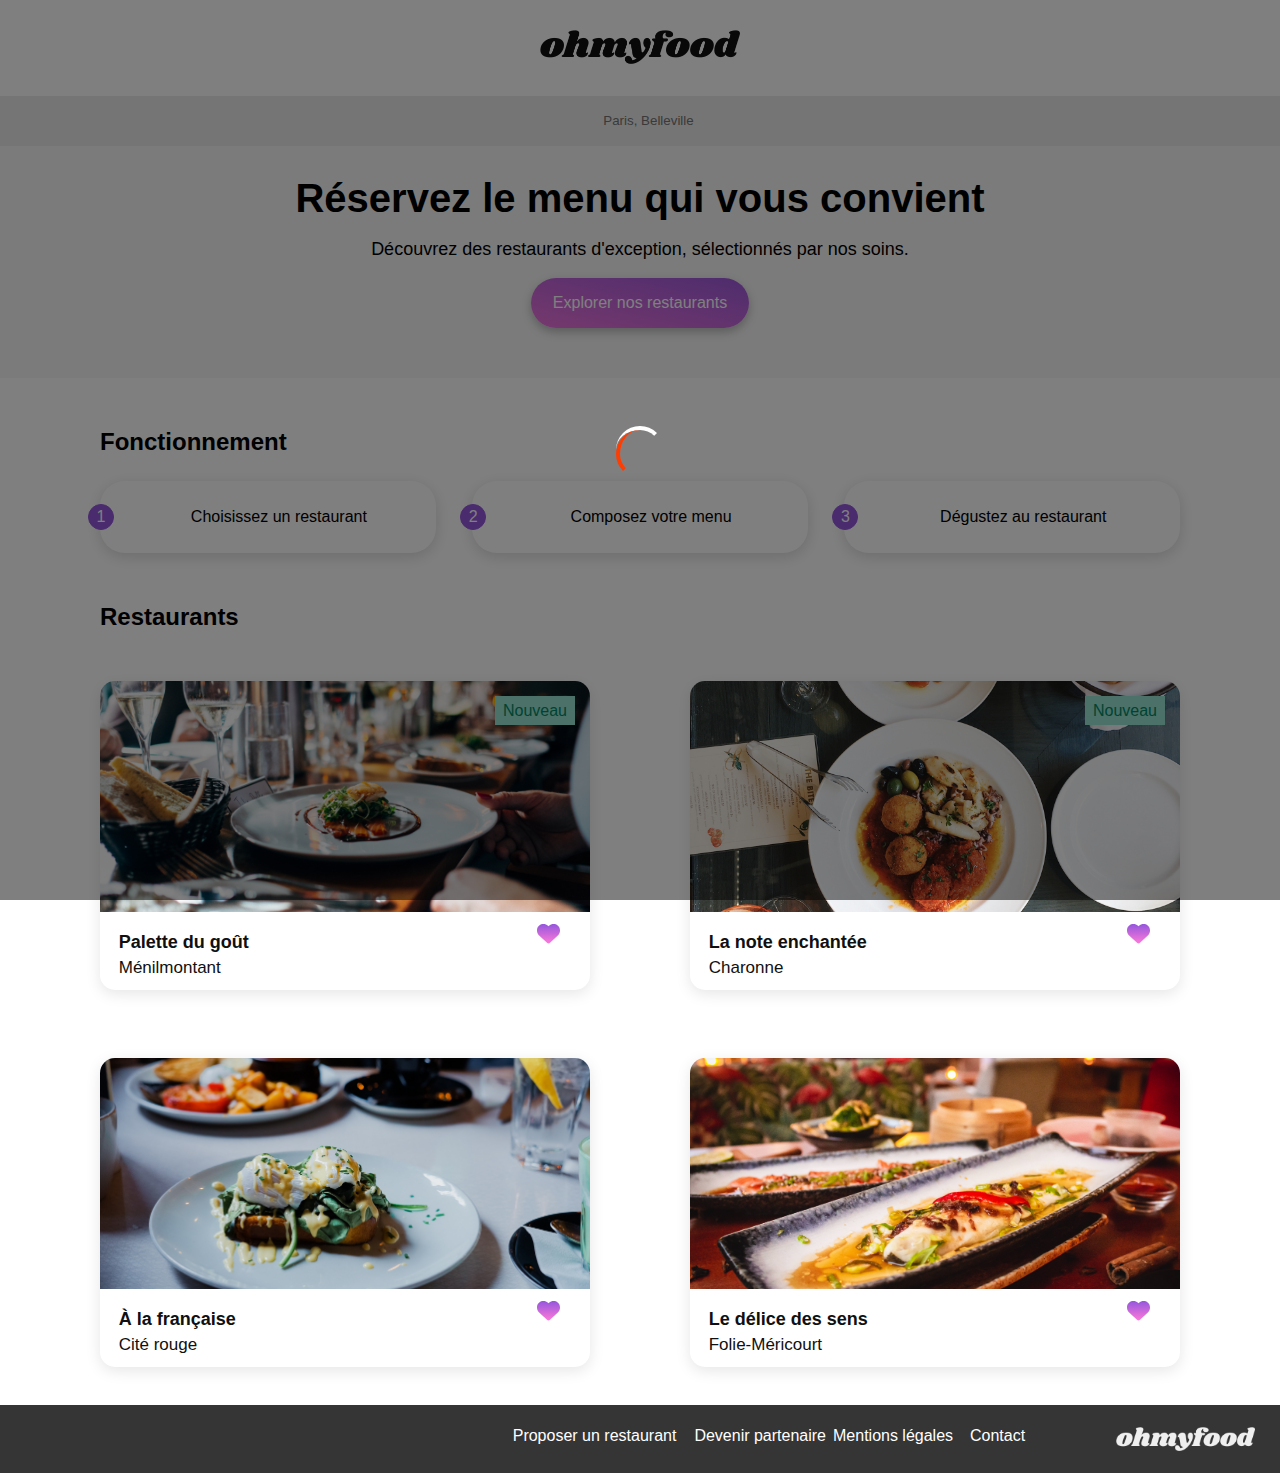
==== commit 6ca0914f: "logo" ====
--- a/index.html
+++ b/index.html
@@ -22,7 +22,7 @@
     <div>
       <header>
         <nav>
-          <img src="images/Logo.png" alt="" /> <!-- Image logo -->
+          <img src="images/logo.png" alt="" /> <!-- Image logo -->
         </nav>
       </header>
       <form action="get" action="#">
@@ -196,7 +196,7 @@
               <a class="foot__nav" href="mailto:ohmyfood@gmail.com">Contact</a>
             </div>
       </div>
-      <img src="images/Logo.png" alt="Logo du site" /> <!-- photo du logo -->
+      <img src="images/logo.png" alt="Logo du site" /> <!-- photo du logo -->
   </footer>
   <div id="overlay">
     <span class="loader"></span>
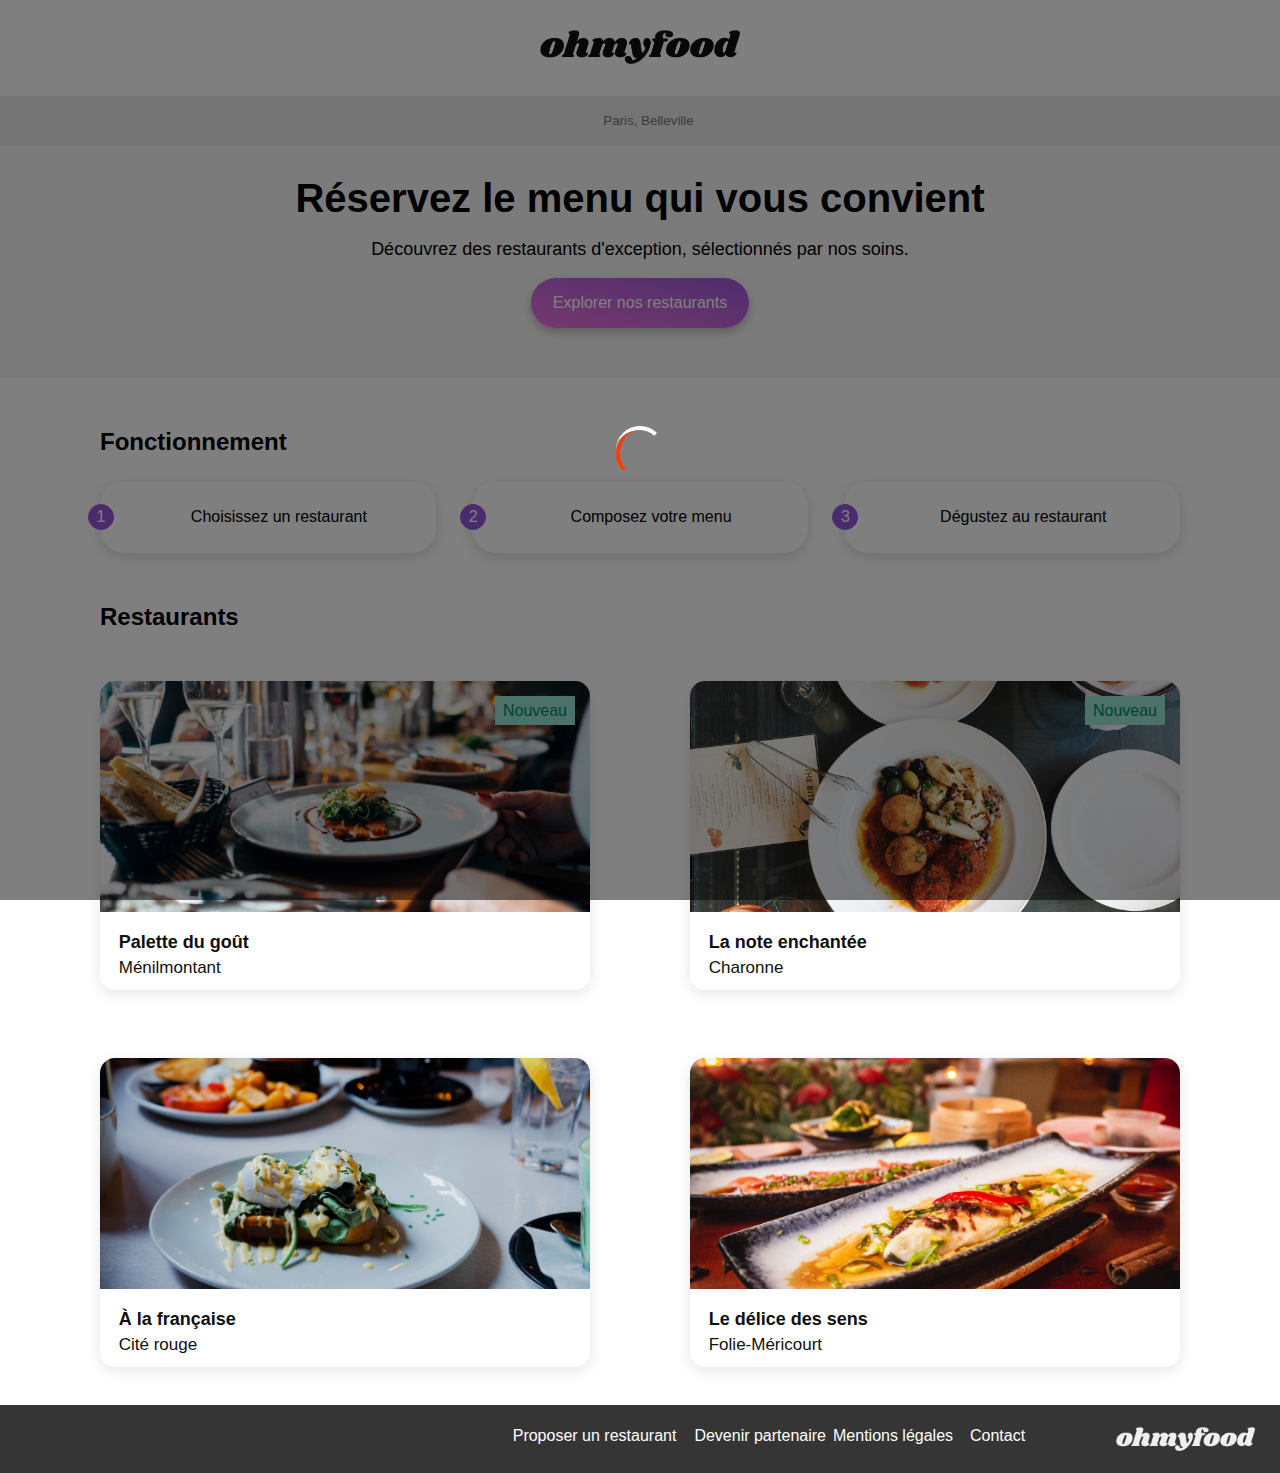
==== commit 95be9f96: "dernier push" ====
--- a/index.html
+++ b/index.html
@@ -5,7 +5,7 @@
     <meta name="viewport" content="width=device-width, initial-scale=1.0" />
     <title>Page d'accueil Ohmyfood</title>
     <link rel="préconnexion" href="https://fonts.googleapis.com">
-    <link rel="préconnexion" href="https://fonts.gstatic.com" origine croisée>
+    <link rel="préconnexion" href="https://fonts.gstatic.com"> 
     <link href="https://fonts.googleapis.com/css2?family=Roboto:wght@400;500;700&family=Shrikhand&display=swap" rel="feuille de style">
     <link
       rel="stylesheet"
@@ -19,13 +19,12 @@
       <link rel="stylesheet" href="style/index.css">
   </head>
   <body>
-    <div>
       <header>
         <nav>
-          <img src="images/logo.png" alt="" /> <!-- Image logo -->
+          <img src="images/logo.png" alt="" />
         </nav>
       </header>
-      <form action="get" action="#">
+      <form action="get">
         <div class="form">
           <i class="fa-solid fa-location-dot"></i>
         <input type="text" placeholder="Paris, Belleville">
@@ -69,7 +68,7 @@
           <div>
             <h3>Restaurants</h3>
           </div>
-          <div class="restaurants__position"> <!-- cards ne haut -->
+            <div class="restaurants__position"> 
               <a href="la-palette-du-gout.html">
                 <article class="card">
                   <div class="img">
@@ -82,10 +81,10 @@
                       <p class="card__subtitle">Ménilmontant</p>
                     </div>
                     <div class="card__rating">
-                      <i class="fa-regular fa-heart pos" aria-hidden="true"></i> <!--  --> 
+                      <i class="fa-regular fa-heart pos" aria-hidden="true"></i>
                       <svg xmlns="http://www.w3.org/2000/svg" height="23" width="23" viewBox="0 0 512 512" class="pos">
                         <defs>
-                          <linearGradient id="myGradient" gradientTransform="rotate(90)">
+                          <linearGradient gradientTransform="rotate(90)">
                             <stop offset="0%" style="stop-color: rgba(147,86,220,1)" />
                             <stop offset="100%" style="stop-color: rgba(255,121,218,1)" />
                           </linearGradient>
@@ -108,10 +107,10 @@
                       <p class="card__subtitle">Charonne</p>
                     </div>
                     <div class="card__rating">
-                      <i class="fa-regular fa-heart pos" aria-hidden="true"></i> <!--  --> 
+                      <i class="fa-regular fa-heart pos" aria-hidden="true"></i> 
                       <svg xmlns="http://www.w3.org/2000/svg" height="23" width="23" viewBox="0 0 512 512" class="pos">
                         <defs>
-                          <linearGradient id="myGradient" gradientTransform="rotate(90)">
+                          <linearGradient gradientTransform="rotate(90)">
                             <stop offset="0%" style="stop-color: rgba(147,86,220,1)" />
                             <stop offset="100%" style="stop-color: rgba(255,121,218,1)" />
                           </linearGradient>
@@ -123,7 +122,7 @@
                 </article>
               </a>
             </div>
-            <div class="restaurants__position"> <!-- cards en bas -->
+            <div class="restaurants__position"> 
               <a href="a-la-francaise.html">
                 <article class="card">
                   <img src="images/a-la-francaise.jpg" alt="image restaurant à la Française" />
@@ -133,17 +132,14 @@
                       <p class="card__subtitle">Cité rouge</p>
                     </div>
                     <div class="card__rating">
-                      <i class="fa-regular fa-heart pos" aria-hidden="true"></i> <!--  --> 
+                      <i class="fa-regular fa-heart pos" aria-hidden="true"></i> 
                       <svg xmlns="http://www.w3.org/2000/svg" height="23" width="23" viewBox="0 0 512 512" class="pos">
-                        <!-- Gradient Definition -->
                         <defs>
-                          <linearGradient id="myGradient" gradientTransform="rotate(90)">
+                          <linearGradient gradientTransform="rotate(90)">
                             <stop offset="0%" style="stop-color: rgba(147,86,220,1)" />
                             <stop offset="100%" style="stop-color: rgba(255,121,218,1)" />
                           </linearGradient>
                         </defs>
-                      
-                        <!-- Icon Path with Gradient Fill -->
                         <path d="M47.6 300.4L228.3 469.1c7.5 7 17.4 10.9 27.7 10.9s20.2-3.9 27.7-10.9L464.4 300.4c30.4-28.3 47.6-68 47.6-109.5v-5.8c0-69.9-50.5-129.5-119.4-141C347 36.5 300.6 51.4 268 84L256 96 244 84c-32.6-32.6-79-47.5-124.6-39.9C50.5 55.6 0 115.2 0 185.1v5.8c0 41.5 17.2 81.2 47.6 109.5z" style="fill: url(#myGradient)" />
                       </svg>
                     </div>
@@ -159,10 +155,10 @@
                       <p class="card__subtitle">Folie-Méricourt</p>
                     </div>
                     <div class="card__rating">
-                      <i class="fa-regular fa-heart pos" aria-hidden="true"></i> <!--  --> 
+                      <i class="fa-regular fa-heart pos" aria-hidden="true"></i> 
                       <svg xmlns="http://www.w3.org/2000/svg" height="23" width="23" viewBox="0 0 512 512" class="pos">
                         <defs>
-                          <linearGradient id="myGradient" gradientTransform="rotate(90)">
+                          <linearGradient gradientTransform="rotate(90)">
                             <stop offset="0%" style="stop-color: rgba(147,86,220,1)" />
                             <stop offset="100%" style="stop-color: rgba(255,121,218,1)" />
                           </linearGradient>
@@ -174,16 +170,13 @@
                 </article>
               </a>
             </div>
-          </div>
         </div>  
       </section>
-    </div>
-  </body>
-  <footer>
+     <footer>
       <div class="footer">
             <div class="a">
               <i class="fa-solid fa-utensils"></i>
-            <a class="foot__nav" href="#">Proposer un restaurant</a> <!-- Lien footer -->
+            <a class="foot__nav" href="#">Proposer un restaurant</a> 
             </div>
             <div class="b">
               <i class="fa-solid fa-handshake-angle"></i>
@@ -196,9 +189,10 @@
               <a class="foot__nav" href="mailto:ohmyfood@gmail.com">Contact</a>
             </div>
       </div>
-      <img src="images/logo.png" alt="Logo du site" /> <!-- photo du logo -->
-  </footer>
-  <div id="overlay">
-    <span class="loader"></span>
-  </div>
+      <img src="images/logo.png" alt="Logo du site" /> 
+   </footer>
+     <div id="overlay">
+        <span class="loader"></span>
+     </div>
+  </body>
 </html>
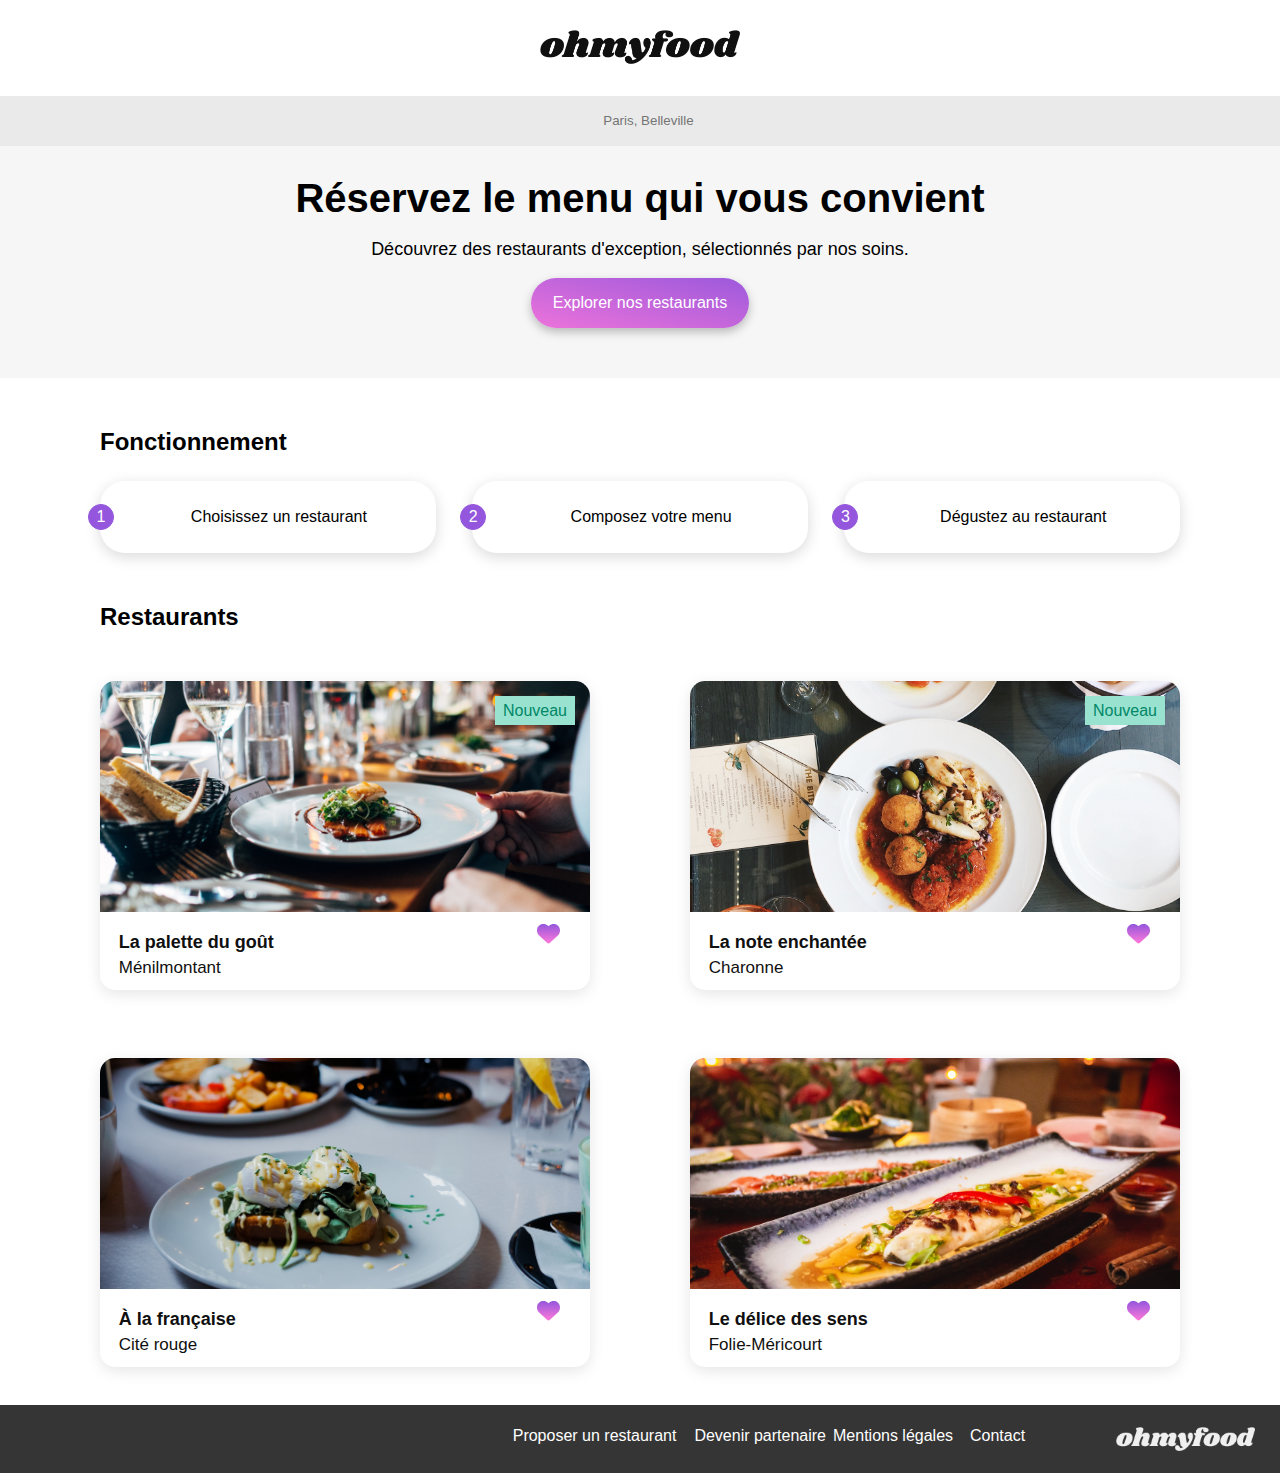
==== commit e19e54c9: "rendu soutenance" ====
--- a/index.html
+++ b/index.html
@@ -77,14 +77,14 @@
                   </div>
                   <div class="card__content">
                     <div class="card__txt">
-                      <h4 class="card__title">Palette du goût</h4>
+                      <h4 class="card__title">La palette du goût</h4>
                       <p class="card__subtitle">Ménilmontant</p>
                     </div>
                     <div class="card__rating">
                       <i class="fa-regular fa-heart pos" aria-hidden="true"></i>
                       <svg xmlns="http://www.w3.org/2000/svg" height="23" width="23" viewBox="0 0 512 512" class="pos">
                         <defs>
-                          <linearGradient gradientTransform="rotate(90)">
+                          <linearGradient id="myGradient" gradientTransform="rotate(90)">
                             <stop offset="0%" style="stop-color: rgba(147,86,220,1)" />
                             <stop offset="100%" style="stop-color: rgba(255,121,218,1)" />
                           </linearGradient>
@@ -110,7 +110,7 @@
                       <i class="fa-regular fa-heart pos" aria-hidden="true"></i> 
                       <svg xmlns="http://www.w3.org/2000/svg" height="23" width="23" viewBox="0 0 512 512" class="pos">
                         <defs>
-                          <linearGradient gradientTransform="rotate(90)">
+                          <linearGradient id="myGradient" gradientTransform="rotate(90)">
                             <stop offset="0%" style="stop-color: rgba(147,86,220,1)" />
                             <stop offset="100%" style="stop-color: rgba(255,121,218,1)" />
                           </linearGradient>
@@ -135,7 +135,7 @@
                       <i class="fa-regular fa-heart pos" aria-hidden="true"></i> 
                       <svg xmlns="http://www.w3.org/2000/svg" height="23" width="23" viewBox="0 0 512 512" class="pos">
                         <defs>
-                          <linearGradient gradientTransform="rotate(90)">
+                          <linearGradient id="myGradient" gradientTransform="rotate(90)">
                             <stop offset="0%" style="stop-color: rgba(147,86,220,1)" />
                             <stop offset="100%" style="stop-color: rgba(255,121,218,1)" />
                           </linearGradient>
@@ -158,7 +158,7 @@
                       <i class="fa-regular fa-heart pos" aria-hidden="true"></i> 
                       <svg xmlns="http://www.w3.org/2000/svg" height="23" width="23" viewBox="0 0 512 512" class="pos">
                         <defs>
-                          <linearGradient gradientTransform="rotate(90)">
+                          <linearGradient id="myGradient" gradientTransform="rotate(90)">
                             <stop offset="0%" style="stop-color: rgba(147,86,220,1)" />
                             <stop offset="100%" style="stop-color: rgba(255,121,218,1)" />
                           </linearGradient>
@@ -191,8 +191,8 @@
       </div>
       <img src="images/logo.png" alt="Logo du site" /> 
    </footer>
-     <div id="overlay">
+     <!-- <div id="overlay">
         <span class="loader"></span>
-     </div>
+     </div> -->
   </body>
 </html>
--- a/style/index.css
+++ b/style/index.css
@@ -164,6 +164,13 @@
   box-shadow: 0px 4px 15px 0px rgba(0, 0, 0, 0.1);
   width: 100%;
 }
+.restaurants .card:hover {
+  opacity: 1;
+  transform: scale(1.1);
+}
+.restaurants .card i:hover {
+  background-image: linear-gradient(0deg, #9356dc 0%, #ff79da 100%);
+}
 .restaurants .card .card__content {
   display: flex;
   flex-direction: row;
@@ -233,13 +240,6 @@
     flex-direction: row;
     gap: 100px;
   }
-}
-.restaurants .card:hover {
-  opacity: 1;
-  transform: scale(1.1);
-}
-.restaurants .card:hover i {
-  background-color: linear-gradient(193deg, #9356DC -11.44%, #FF79DA 123.93%);
 }
 .restaurants img {
   border-radius: 15px 15px 0px 0px;
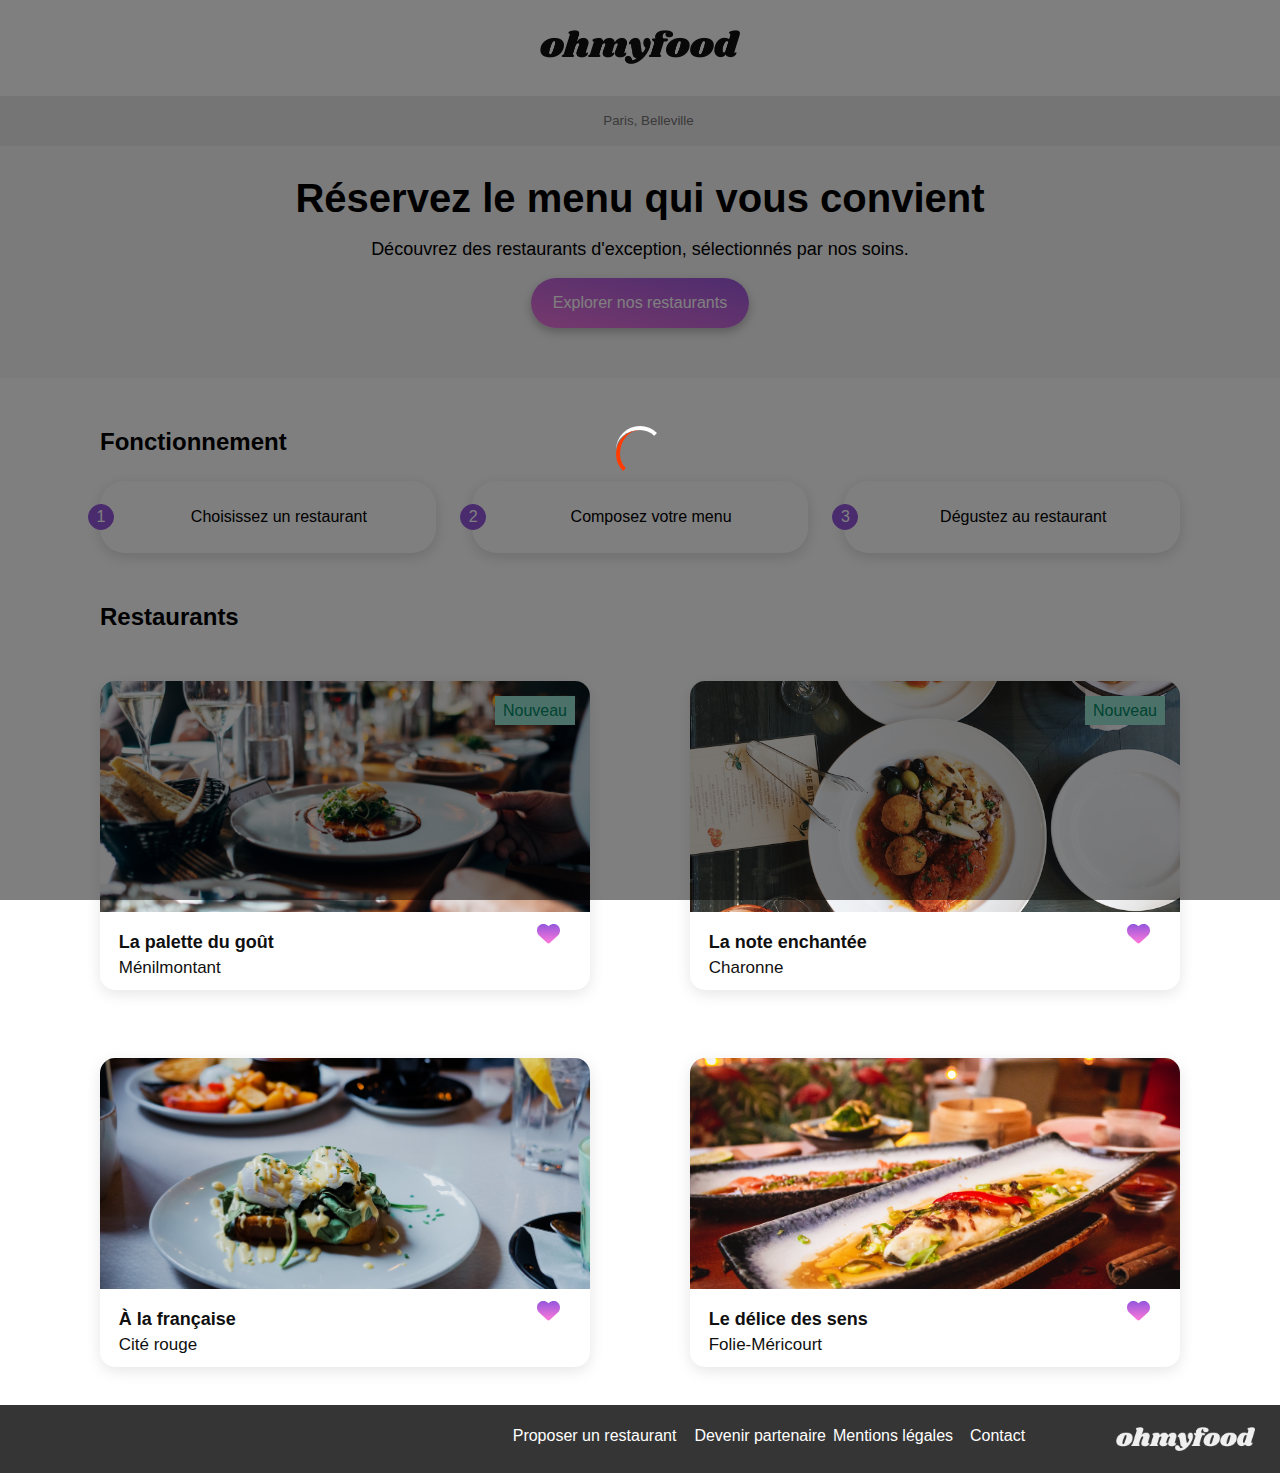
==== commit f9b5e5d3: "last push" ====
--- a/index.html
+++ b/index.html
@@ -21,7 +21,7 @@
   <body>
       <header>
         <nav>
-          <img src="images/logo.png" alt="" />
+          <img src="images/logo.png" alt="Images du logo Ohmyfood" />
         </nav>
       </header>
       <form action="get">
@@ -191,8 +191,8 @@
       </div>
       <img src="images/logo.png" alt="Logo du site" /> 
    </footer>
-     <!-- <div id="overlay">
+     <div id="overlay">
         <span class="loader"></span>
-     </div> -->
+     </div>
   </body>
 </html>
